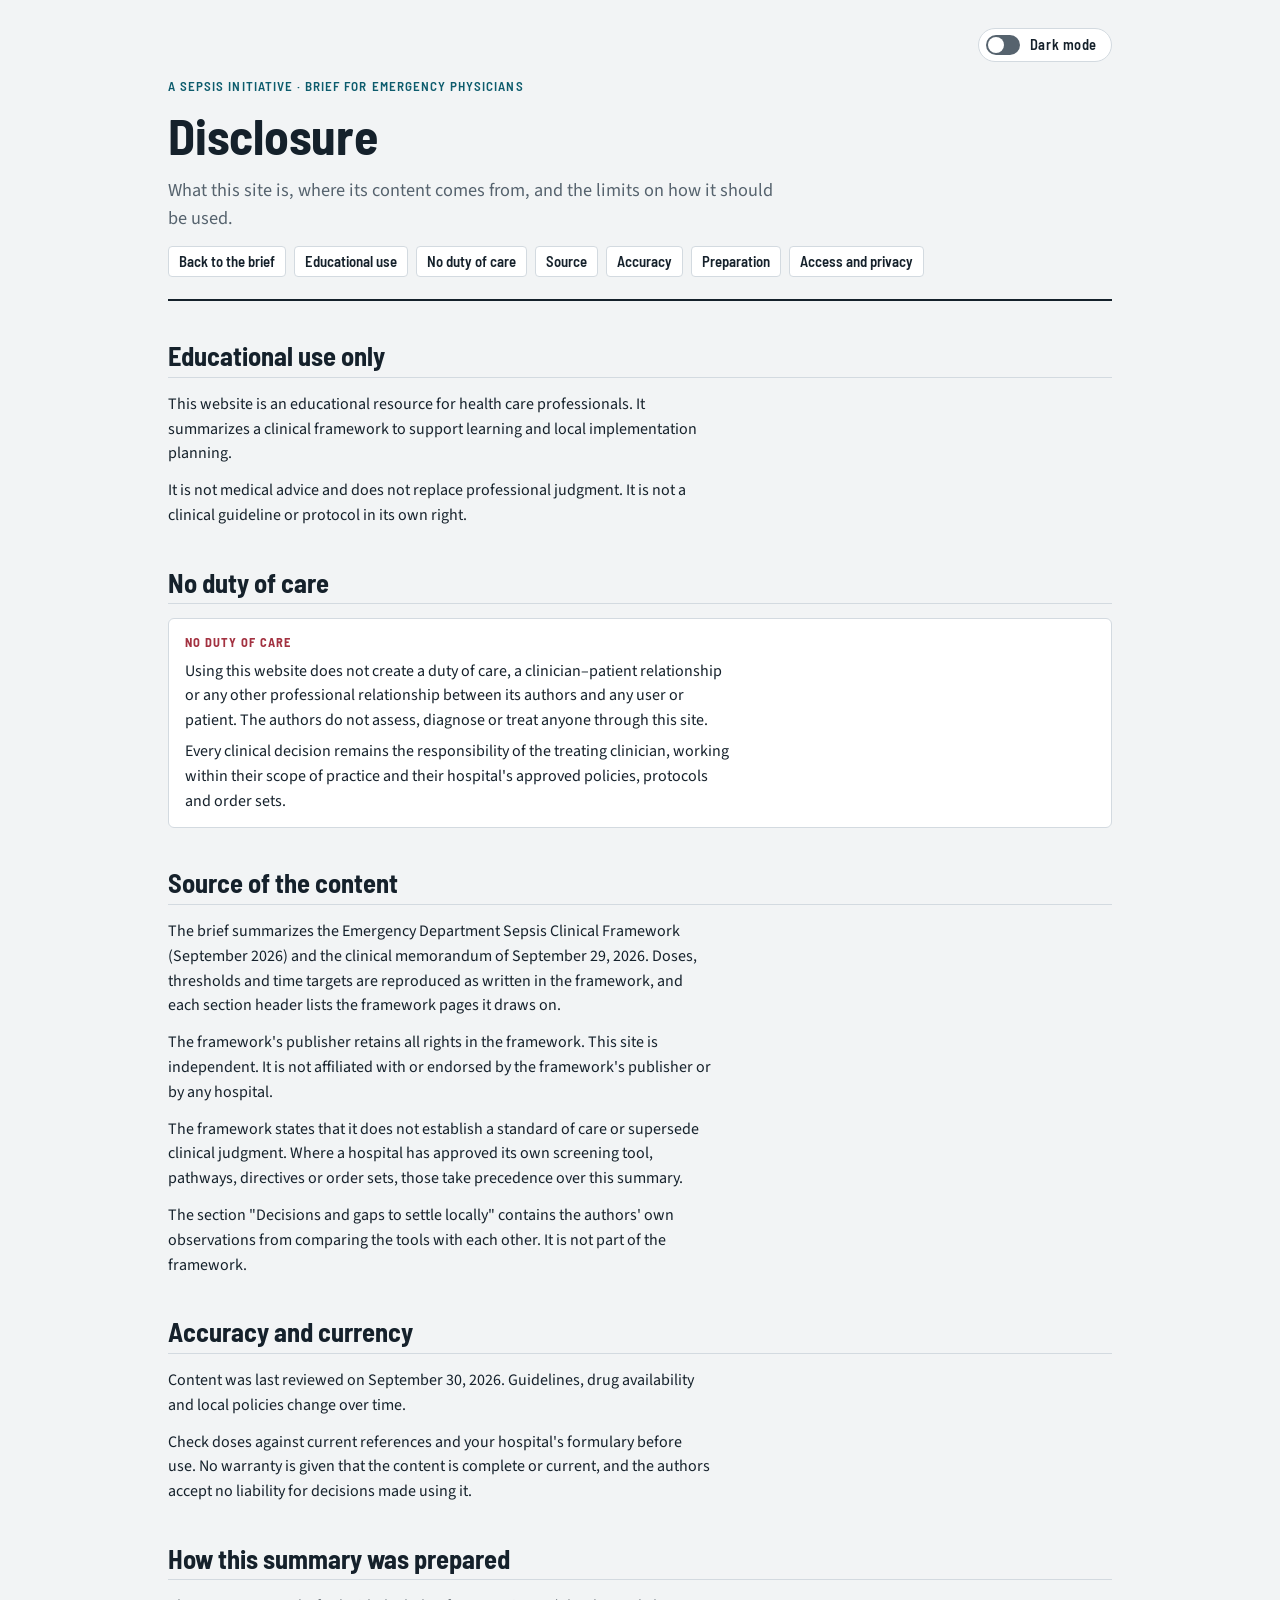
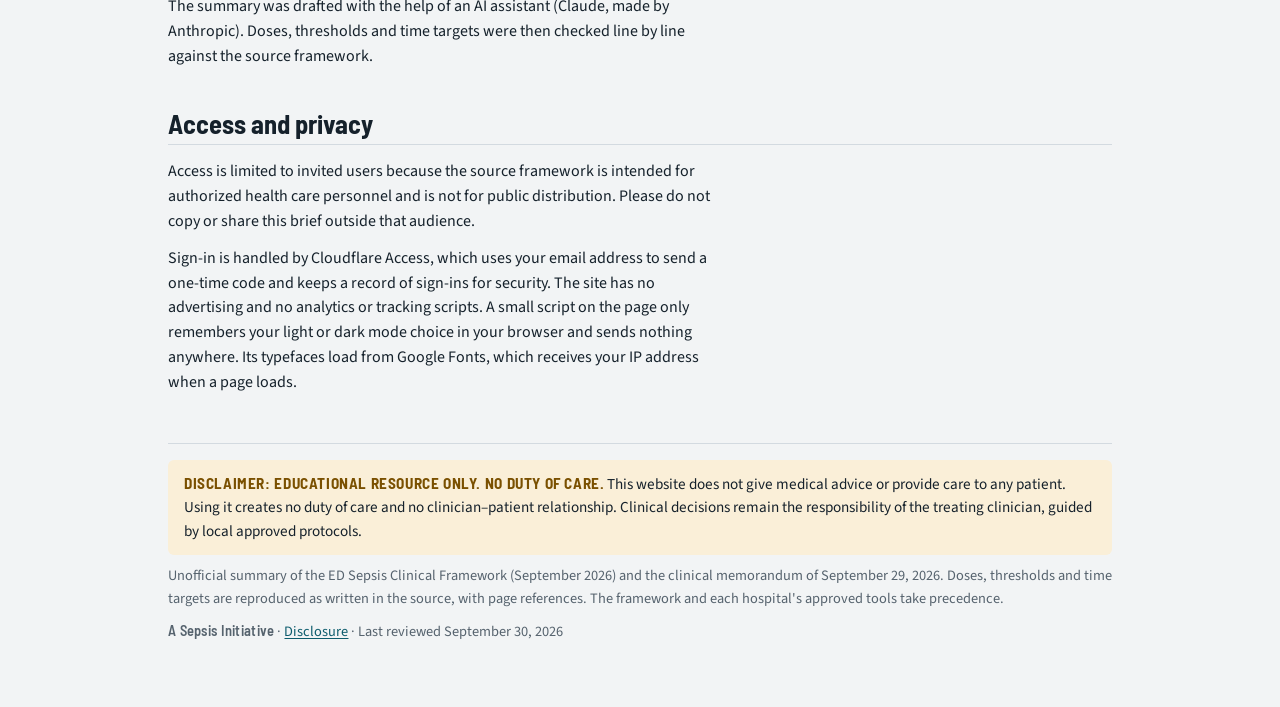
==== disclosure.html @ 8e1ad565 "ED Sepsis Brief: generic wording, light/dark toggle, disclaimer - Jurisdiction-neutral wording acros" ====
<!doctype html>
<html lang="en">
<head>
<meta charset="utf-8">
<meta name="viewport" content="width=device-width, initial-scale=1, viewport-fit=cover">
<meta name="robots" content="noindex, nofollow, noarchive">
<meta name="referrer" content="no-referrer">
<meta name="color-scheme" content="light dark">
<meta name="description" content="Disclosure for the ED Sepsis Brief: educational use only, no duty of care, content source, accuracy, preparation and privacy.">
<title>Disclosure · ED Sepsis Brief</title>
<link rel="icon" href="favicon.svg" type="image/svg+xml">
<link rel="preconnect" href="https://fonts.googleapis.com">
<link rel="preconnect" href="https://fonts.gstatic.com" crossorigin>
<link rel="stylesheet" href="https://fonts.googleapis.com/css2?family=Barlow+Semi+Condensed:wght@500;600;700&family=Source+Sans+3:ital,wght@0,400;0,600;0,700;1,400&display=swap">
<link rel="stylesheet" href="styles.css">
<script src="theme.js"></script>
</head>
<body>
<div class="wrap">

<div class="theme-bar"><button type="button" id="theme-toggle" class="theme-toggle" aria-pressed="false" hidden><span class="switch" aria-hidden="true"></span>Dark mode</button></div>

<header class="masthead">
  <p class="eyebrow">A Sepsis Initiative · Brief for emergency physicians</p>
  <h1>Disclosure</h1>
  <p class="lede">What this site is, where its content comes from, and the limits on how it should be used.</p>
  <nav aria-label="Site">
    <ul class="toc">
      <li><a href="index.html">Back to the brief</a></li>
      <li><a href="#educational">Educational use</a></li>
      <li><a href="#duty">No duty of care</a></li>
      <li><a href="#source">Source</a></li>
      <li><a href="#accuracy">Accuracy</a></li>
      <li><a href="#preparation">Preparation</a></li>
      <li><a href="#privacy">Access and privacy</a></li>
    </ul>
  </nav>
</header>

<section id="educational" aria-labelledby="h-edu">
  <div class="sec-head"><h2 id="h-edu">Educational use only</h2></div>
  <div class="prose">
    <p>This website is an educational resource for health care professionals. It summarizes a clinical framework to support learning and local implementation planning.</p>
    <p>It is not medical advice and does not replace professional judgment. It is not a clinical guideline or protocol in its own right.</p>
  </div>
</section>

<section id="duty" aria-labelledby="h-duty">
  <div class="sec-head"><h2 id="h-duty">No duty of care</h2></div>
  <div class="callout">
    <span class="label">No duty of care</span>
    <p>Using this website does not create a duty of care, a clinician–patient relationship or any other professional relationship between its authors and any user or patient. The authors do not assess, diagnose or treat anyone through this site.</p>
    <p>Every clinical decision remains the responsibility of the treating clinician, working within their scope of practice and their hospital's approved policies, protocols and order sets.</p>
  </div>
</section>

<section id="source" aria-labelledby="h-src">
  <div class="sec-head"><h2 id="h-src">Source of the content</h2></div>
  <div class="prose">
    <p>The brief summarizes the Emergency Department Sepsis Clinical Framework (September 2026) and the clinical memorandum of September 29, 2026. Doses, thresholds and time targets are reproduced as written in the framework, and each section header lists the framework pages it draws on.</p>
    <p>The framework's publisher retains all rights in the framework. This site is independent. It is not affiliated with or endorsed by the framework's publisher or by any hospital.</p>
    <p>The framework states that it does not establish a standard of care or supersede clinical judgment. Where a hospital has approved its own screening tool, pathways, directives or order sets, those take precedence over this summary.</p>
    <p>The section "Decisions and gaps to settle locally" contains the authors' own observations from comparing the tools with each other. It is not part of the framework.</p>
  </div>
</section>

<section id="accuracy" aria-labelledby="h-acc">
  <div class="sec-head"><h2 id="h-acc">Accuracy and currency</h2></div>
  <div class="prose">
    <p>Content was last reviewed on September 30, 2026. Guidelines, drug availability and local policies change over time.</p>
    <p>Check doses against current references and your hospital's formulary before use. No warranty is given that the content is complete or current, and the authors accept no liability for decisions made using it.</p>
  </div>
</section>

<section id="preparation" aria-labelledby="h-prep">
  <div class="sec-head"><h2 id="h-prep">How this summary was prepared</h2></div>
  <div class="prose">
    <p>The summary was drafted with the help of an AI assistant (Claude, made by Anthropic). Doses, thresholds and time targets were then checked line by line against the source framework.</p>
  </div>
</section>

<section id="privacy" aria-labelledby="h-priv">
  <div class="sec-head"><h2 id="h-priv">Access and privacy</h2></div>
  <div class="prose">
    <p>Access is limited to invited users because the source framework is intended for authorized health care personnel and is not for public distribution. Please do not copy or share this brief outside that audience.</p>
    <p>Sign-in is handled by Cloudflare Access, which uses your email address to send a one-time code and keeps a record of sign-ins for security. The site has no advertising and no analytics or tracking scripts. A small script on the page only remembers your light or dark mode choice in your browser and sends nothing anywhere. Its typefaces load from Google Fonts, which receives your IP address when a page loads.</p>
  </div>
</section>

<footer class="site-footer">
  <p class="duty"><strong>Disclaimer: educational resource only. No duty of care.</strong> This website does not give medical advice or provide care to any patient. Using it creates no duty of care and no clinician–patient relationship. Clinical decisions remain the responsibility of the treating clinician, guided by local approved protocols.</p>
  <p>Unofficial summary of the ED Sepsis Clinical Framework (September 2026) and the clinical memorandum of September 29, 2026. Doses, thresholds and time targets are reproduced as written in the source, with page references. The framework and each hospital's approved tools take precedence.</p>
  <p><span class="brand">A Sepsis Initiative</span> · <a href="disclosure.html">Disclosure</a> · Last reviewed September 30, 2026</p>
</footer>

</div>
</body>
</html>
---- styles.css ----
/* Base reset (the artifact viewer supplied this; a standalone page needs its own) */
*,*::before,*::after{box-sizing:border-box}
:root{color-scheme:light;padding-top:env(safe-area-inset-top,0px);padding-bottom:env(safe-area-inset-bottom,0px)}
body{margin:0}
img{max-width:100%}
[hidden]{display:none!important}
/* Layout: single-column clinical brief. Time targets live in "bedside clock" tables.
   Colour coding mirrors the framework's tools: rose = possible sepsis, blue = probable sepsis / septic shock,
   green = time targets, amber = items to settle locally. */
:root{
  --bg:#F2F4F5;
  --surface:#FFFFFF;
  --ink:#15212B;
  --muted:#56636E;
  --rule:#D3DAE0;
  --accent:#0D5C6D;
  --possible:#A33241; --possible-tint:#FBE7EA;
  --probable:#1B5A87; --probable-tint:#E1EEF8;
  --clock:#2B6737; --clock-tint:#E2F0E1;
  --caution:#7A5000; --caution-tint:#FAEFD8;
  --display:"Barlow Semi Condensed","Roboto Condensed","Arial Narrow",sans-serif;
  --body:"Source Sans 3","Segoe UI",system-ui,-apple-system,sans-serif;
  --measure:68ch;
  --radius:6px;
}
@media (prefers-color-scheme: dark){
  :root:not([data-theme="light"]){
    --bg:#0E151B; --surface:#141E26; --ink:#E3E9ED; --muted:#9BA9B4; --rule:#2A3843; --accent:#6DC2D4;
    --possible:#F29CA8; --possible-tint:#3A1F25;
    --probable:#8FC5EC; --probable-tint:#15293A;
    --clock:#95D4A0; --clock-tint:#17291C;
    --caution:#F1C470; --caution-tint:#33280F;
    color-scheme:dark;
  }
}
:root[data-theme="dark"]{
  --bg:#0E151B; --surface:#141E26; --ink:#E3E9ED; --muted:#9BA9B4; --rule:#2A3843; --accent:#6DC2D4;
  --possible:#F29CA8; --possible-tint:#3A1F25;
  --probable:#8FC5EC; --probable-tint:#15293A;
  --clock:#95D4A0; --clock-tint:#17291C;
  --caution:#F1C470; --caution-tint:#33280F;
  color-scheme:dark;
}
@media (prefers-reduced-motion: no-preference){ html{scroll-behavior:smooth} }
body{background:var(--bg);color:var(--ink);font-family:var(--body);font-size:16px;line-height:1.55}
.wrap{max-width:64rem;margin:0 auto;padding-inline:clamp(16px,4vw,40px);padding-block:28px 64px}
a{color:var(--accent);text-underline-offset:2px}
a:focus-visible{outline:2px solid var(--accent);outline-offset:2px;border-radius:2px}
strong{font-weight:700}
p{margin:0;max-width:var(--measure)}
ul,ol{margin:0;padding-left:1.25rem;display:grid;gap:5px;max-width:var(--measure)}
li::marker{color:var(--muted)}
sup{line-height:0}

/* Masthead */
.masthead{display:grid;gap:14px;padding-bottom:22px;border-bottom:2px solid var(--ink)}
.eyebrow{font-family:var(--display);font-weight:600;font-size:.82rem;letter-spacing:.08em;text-transform:uppercase;color:var(--accent);margin:0}
h1{font-family:var(--display);font-weight:700;font-size:clamp(2rem,5vw,3.1rem);line-height:1.04;letter-spacing:-.005em;margin:0;text-wrap:balance;max-width:22ch}
.lede{font-size:1.14rem;color:var(--muted)}
.facts{display:grid;grid-template-columns:repeat(4,minmax(0,1fr));gap:1px;background:var(--rule);border:1px solid var(--rule);border-radius:var(--radius);overflow:hidden;margin:6px 0 0}
.facts div{background:var(--surface);padding:12px 16px;display:grid;gap:2px;align-content:start}
.facts dt{font-family:var(--display);font-weight:600;font-size:.76rem;letter-spacing:.07em;text-transform:uppercase;color:var(--muted)}
.facts dd{margin:0;font-weight:700;font-size:1.05rem;font-variant-numeric:tabular-nums}
.facts dd small{display:block;font-weight:400;font-size:.88rem;color:var(--muted)}
@media (max-width:860px){.facts{grid-template-columns:repeat(2,minmax(0,1fr))}}
@media (max-width:440px){.facts{grid-template-columns:1fr}}
.toc{display:flex;flex-wrap:wrap;gap:6px 8px;margin:0;padding:0;list-style:none;max-width:none}
.toc a{display:inline-block;font-family:var(--display);font-weight:600;font-size:.92rem;text-decoration:none;color:var(--ink);background:var(--surface);border:1px solid var(--rule);border-radius:4px;padding:3px 10px}
.toc a:hover{border-color:var(--accent);color:var(--accent)}

/* Sections */
section{display:grid;gap:14px;padding-top:40px;scroll-margin-top:12px}
.sec-head{display:flex;flex-wrap:wrap;align-items:baseline;justify-content:space-between;gap:4px 16px;border-bottom:1px solid var(--rule);padding-bottom:6px}
h2{font-family:var(--display);font-weight:700;font-size:1.65rem;line-height:1.12;margin:0;text-wrap:balance}
h3{font-family:var(--display);font-weight:600;font-size:1.22rem;line-height:1.2;margin:0;text-wrap:balance}
.src{font-size:.82rem;color:var(--muted);font-variant-numeric:tabular-nums;white-space:nowrap}
.sub-block{display:grid;gap:10px;padding-top:10px}

/* Bottom line */
.core{counter-reset:core;list-style:none;padding:0;display:grid;grid-template-columns:repeat(4,minmax(0,1fr));gap:10px;max-width:none}
.core li{counter-increment:core;background:var(--surface);border:1px solid var(--rule);border-radius:var(--radius);padding:12px 14px;display:grid;gap:4px;align-content:start;font-weight:600;line-height:1.3}
.core li::before{content:"Core component " counter(core);font-family:var(--display);font-weight:600;font-size:.74rem;letter-spacing:.07em;text-transform:uppercase;color:var(--accent)}
@media (max-width:860px){.core{grid-template-columns:repeat(2,minmax(0,1fr))}}
@media (max-width:440px){.core{grid-template-columns:1fr}}
.keypoints{max-width:var(--measure)}

/* Tables */
.table-wrap{overflow-x:auto;border:1px solid var(--rule);border-radius:var(--radius);background:var(--surface)}
table{border-collapse:collapse;width:100%;font-variant-numeric:tabular-nums;font-size:.95rem;line-height:1.45}
th,td{text-align:left;vertical-align:top;padding:10px 14px;border-bottom:1px solid var(--rule)}
thead th{font-family:var(--display);font-weight:600;font-size:.84rem;letter-spacing:.05em;text-transform:uppercase;color:var(--muted);background:var(--bg)}
tbody tr:last-child > *{border-bottom:0}
tbody th{font-weight:600}
td p + p, td p + ul{margin-top:6px}
td ul{padding-left:1.1rem;gap:3px}
.req{min-width:40rem}
.req tbody th{width:26%}
.req tr.extra > *{background:color-mix(in srgb, var(--bg) 55%, var(--surface))}
.clock{min-width:46rem}
.clock thead th{vertical-align:bottom}
.clock thead th.col-possible{background:var(--possible-tint);color:var(--possible)}
.clock thead th.col-probable{background:var(--probable-tint);color:var(--probable)}
.clock thead .def{display:block;margin-top:3px;font-family:var(--body);font-size:.86rem;font-weight:400;letter-spacing:0;text-transform:none;color:var(--ink)}
.clock tbody th{width:8.5rem}
.clock tr.abx td{font-weight:700;font-size:1.02rem}
.t{display:inline-block;font-family:var(--display);font-weight:700;font-size:.95rem;background:var(--clock-tint);color:var(--clock);border-radius:4px;padding:1px 8px;white-space:nowrap}
.none{color:var(--muted)}
.abx-t{min-width:36rem}
.abx-t tbody th{width:38%}
.vs{min-width:0}
.orders{min-width:42rem}
.orders tbody th{width:17%}
.orders td:nth-child(3){color:var(--ink)}
.consult{min-width:36rem}
.consult thead th:not(:first-child){width:43%}

/* Screening steps */
.steps{display:grid;grid-template-columns:repeat(3,minmax(0,1fr));gap:12px}
@media (max-width:820px){.steps{grid-template-columns:1fr}}
.card{background:var(--surface);border:1px solid var(--rule);border-radius:var(--radius);padding:14px 16px;display:grid;gap:8px;align-content:start;min-width:0}
.step-n{font-family:var(--display);font-weight:700;font-size:.76rem;letter-spacing:.08em;text-transform:uppercase;color:var(--accent)}
.card ul{font-size:.94rem;gap:3px}
.route{display:grid;gap:6px;font-size:.93rem;border-top:1px dashed var(--rule);padding-top:8px}
.pill{display:inline-block;font-family:var(--display);font-weight:600;font-size:.85rem;border-radius:4px;padding:0 7px;white-space:nowrap}
.pill.possible{background:var(--possible-tint);color:var(--possible)}
.pill.probable{background:var(--probable-tint);color:var(--probable)}
.pill.watch{background:var(--caution-tint);color:var(--caution)}
.pill.usual{background:var(--bg);color:var(--muted);border:1px solid var(--rule)}
.pair{display:grid;grid-template-columns:repeat(2,minmax(0,1fr));gap:12px}
@media (max-width:820px){.pair{grid-template-columns:1fr}}
.card h3 .pill{vertical-align:2px;margin-left:4px}
.card .label{font-family:var(--display);font-weight:600;font-size:.78rem;letter-spacing:.07em;text-transform:uppercase;color:var(--muted)}
.vs-grid{display:grid;grid-template-columns:repeat(3,minmax(0,1fr));gap:12px}
@media (max-width:820px){.vs-grid{grid-template-columns:1fr}}
.vs-grid .table-wrap table{font-size:.93rem}
.vs-grid thead th{font-size:.8rem}

/* Callouts */
.callout{background:var(--surface);border:1px solid var(--rule);border-radius:var(--radius);padding:14px 16px;display:grid;gap:6px}
.callout .label{font-family:var(--display);font-weight:700;font-size:.78rem;letter-spacing:.08em;text-transform:uppercase;color:var(--possible)}
.callout.info .label{color:var(--accent)}
.decisions{background:var(--caution-tint);border-radius:var(--radius);padding:16px 18px 18px;display:grid;gap:10px}
.decisions .label{font-family:var(--display);font-weight:700;font-size:.78rem;letter-spacing:.08em;text-transform:uppercase;color:var(--caution)}
.decisions ol{gap:8px}
.stock{display:grid;grid-template-columns:repeat(2,minmax(0,1fr));gap:12px}
@media (max-width:640px){.stock{grid-template-columns:1fr}}
.stock ul{font-size:.94rem;gap:2px}
.resources dl{display:grid;grid-template-columns:minmax(9rem,13rem) minmax(0,1fr);gap:8px 18px;margin:0}
.resources dt{font-weight:700}
.resources dd{margin:0;min-width:0;overflow-wrap:anywhere}
@media (max-width:560px){.resources dl{grid-template-columns:1fr;gap:2px}.resources dd{margin-bottom:10px}}
.mono{font-variant-numeric:tabular-nums;user-select:all}

footer{margin-top:48px;padding-top:14px;border-top:1px solid var(--rule);display:grid;gap:6px;color:var(--muted);font-size:.88rem}
footer p{max-width:none}

/* Phone: stack the wide tables so nothing needs sideways scrolling */
@media (max-width:700px){
  .req,.abx-t,.orders,.consult,.clock{display:block;min-width:0}
  .req thead,.abx-t thead,.orders thead,.consult thead{position:absolute;width:1px;height:1px;overflow:hidden;clip-path:inset(50%);white-space:nowrap}
  .req tbody,.req tr,.req th,.req td,.abx-t tbody,.abx-t tr,.abx-t th,.abx-t td{display:block;width:auto}
  .req tbody th,.abx-t tbody th{width:auto;border-bottom:0;padding-bottom:2px}
  .req td,.abx-t td{padding-top:0}
  .orders tbody,.orders tr,.orders th,.orders td,.consult tbody,.consult tr,.consult th,.consult td,.clock tbody,.clock tbody th,.clock td{display:block;width:auto}
  .orders tbody tr,.consult tbody tr,.clock tbody tr{display:grid;gap:8px;padding:12px 14px;border-bottom:1px solid var(--rule)}
  .orders tbody tr:last-child,.consult tbody tr:last-child,.clock tbody tr:last-child{border-bottom:0}
  .orders th,.orders td,.consult th,.consult td,.clock tbody th,.clock td{padding:0;border:0}
  .clock tbody th{width:auto}
  .orders td.none,.clock td.none{display:none}
  td[data-label]::before{content:attr(data-label);display:block;font-family:var(--display);font-weight:600;font-size:.76rem;letter-spacing:.06em;text-transform:uppercase;color:var(--muted);margin-bottom:1px}
  .clock td[data-label="Possible"]::before{color:var(--possible)}
  .clock td[data-label="Probable / shock"]::before{color:var(--probable)}
  .clock thead{display:block}
  .clock thead tr{display:grid}
  .clock thead th{display:block}
  .clock thead th:first-child{display:none}
}

@media print{
  body{background:#fff;color:#000}
  .toc{display:none}
  .table-wrap{overflow:visible;border-color:#999}
  table{min-width:0!important}
  tr{break-inside:avoid}
  section{padding-top:22px}
}

/* Site footer: educational notice on every page */
.site-footer{margin-top:48px;padding-top:16px;border-top:1px solid var(--rule);display:grid;gap:10px;color:var(--muted);font-size:.9rem}
.site-footer p{max-width:none}
.site-footer .duty{background:var(--caution-tint);color:var(--ink);border-radius:var(--radius);padding:12px 16px;font-size:.95rem}
.site-footer .duty strong{color:var(--caution);text-transform:uppercase;letter-spacing:.04em;font-family:var(--display);font-weight:700}
.site-footer .brand{font-family:var(--display);font-weight:600;letter-spacing:.02em}
.prose{display:grid;gap:12px;max-width:var(--measure)}

/* Light / dark toggle (the button stays hidden until theme.js runs) */
.theme-bar{display:flex;justify-content:flex-end;margin-bottom:14px}
.theme-toggle{display:inline-flex;align-items:center;gap:10px;font-family:var(--display);font-weight:600;font-size:.9rem;letter-spacing:.04em;line-height:1;color:var(--ink);background:var(--surface);border:1px solid var(--rule);border-radius:999px;padding:6px 14px 6px 7px;cursor:pointer}
.theme-toggle:hover{border-color:var(--accent)}
.theme-toggle:focus-visible{outline:2px solid var(--accent);outline-offset:2px}
.theme-toggle .switch{position:relative;flex:none;width:34px;height:20px;border-radius:999px;background:var(--muted);transition:background-color .2s}
.theme-toggle .switch::after{content:"";position:absolute;top:2px;left:2px;width:16px;height:16px;border-radius:50%;background:var(--surface);transition:transform .2s}
.theme-toggle[aria-pressed="true"] .switch{background:var(--accent)}
.theme-toggle[aria-pressed="true"] .switch::after{transform:translateX(14px)}
@media (prefers-reduced-motion: reduce){.theme-toggle .switch,.theme-toggle .switch::after{transition:none}}

/* Print always uses the light palette, even when the screen is in dark mode */
@media print{
  :root,:root:not([data-theme="light"]),:root[data-theme="dark"]{
    --bg:#F2F4F5; --surface:#FFFFFF; --ink:#15212B; --muted:#56636E; --rule:#D3DAE0; --accent:#0D5C6D;
    --possible:#A33241; --possible-tint:#FBE7EA;
    --probable:#1B5A87; --probable-tint:#E1EEF8;
    --clock:#2B6737; --clock-tint:#E2F0E1;
    --caution:#7A5000; --caution-tint:#FAEFD8;
    color-scheme:light;
  }
  .theme-bar{display:none}
}
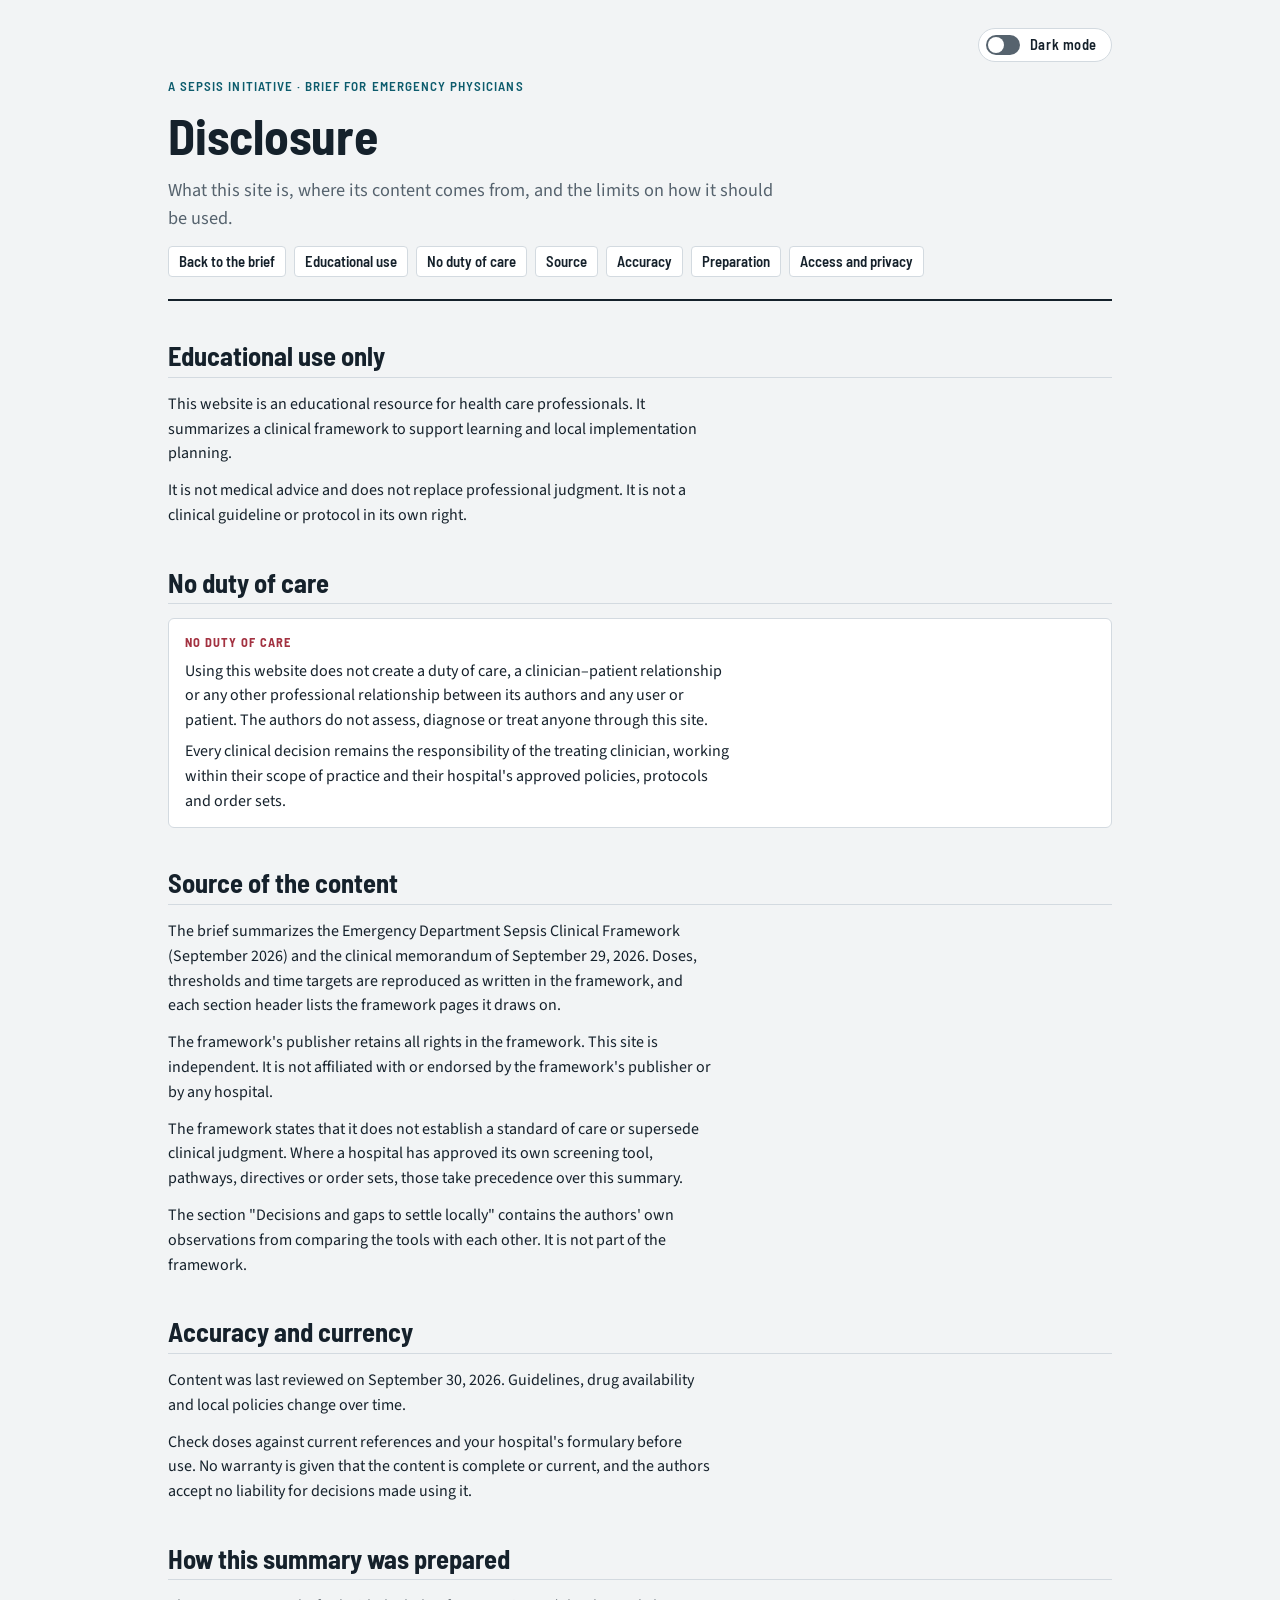
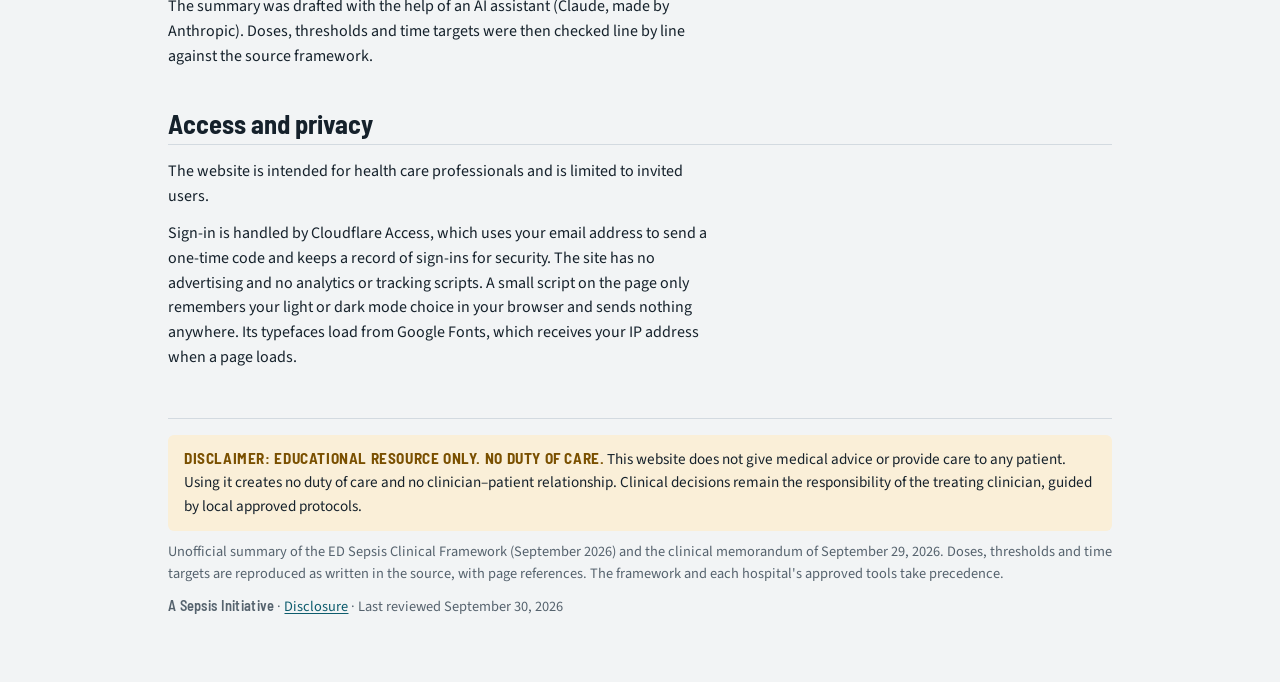
==== commit a43b6722: "Replace private-distribution wording with educational notice - README, brief and disclosure no longe" ====
--- a/disclosure.html
+++ b/disclosure.html
@@ -82,7 +82,7 @@
 <section id="privacy" aria-labelledby="h-priv">
   <div class="sec-head"><h2 id="h-priv">Access and privacy</h2></div>
   <div class="prose">
-    <p>Access is limited to invited users because the source framework is intended for authorized health care personnel and is not for public distribution. Please do not copy or share this brief outside that audience.</p>
+    <p>The website is intended for health care professionals and is limited to invited users.</p>
     <p>Sign-in is handled by Cloudflare Access, which uses your email address to send a one-time code and keeps a record of sign-ins for security. The site has no advertising and no analytics or tracking scripts. A small script on the page only remembers your light or dark mode choice in your browser and sends nothing anywhere. Its typefaces load from Google Fonts, which receives your IP address when a page loads.</p>
   </div>
 </section>
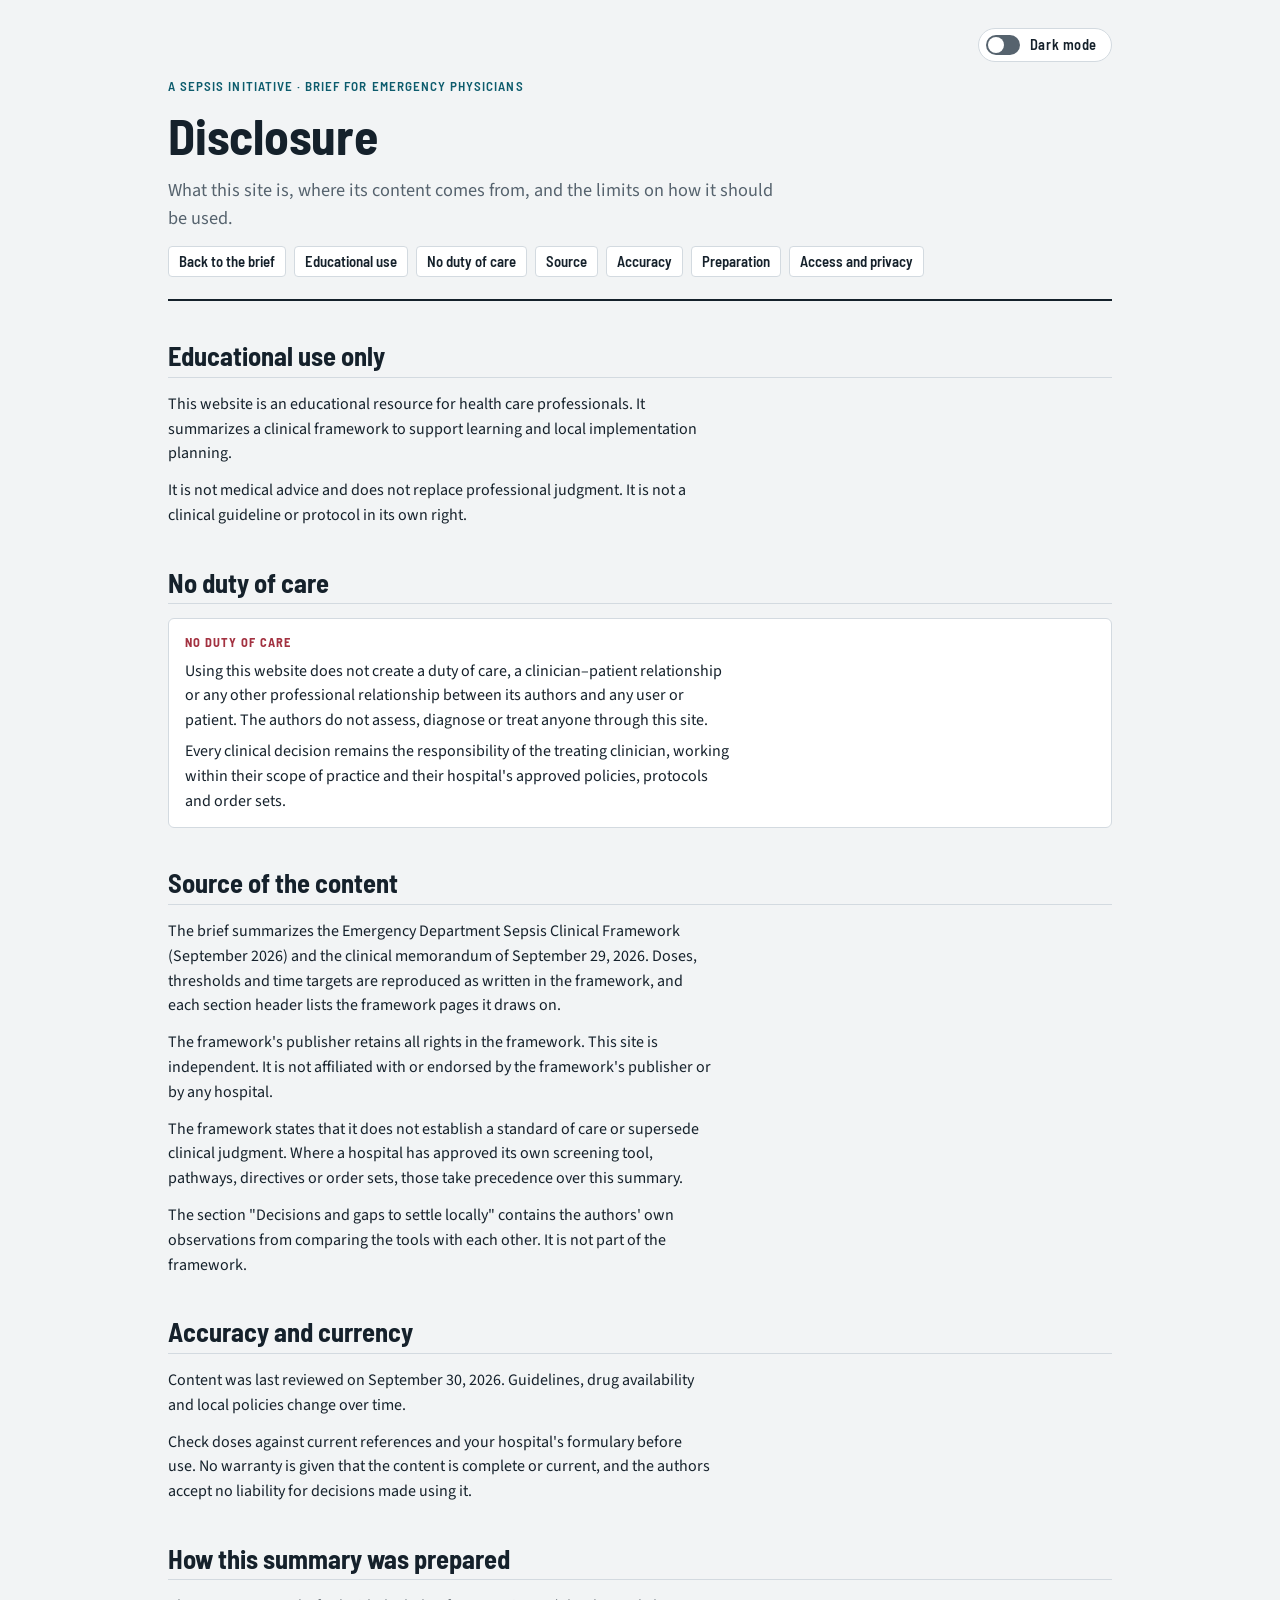
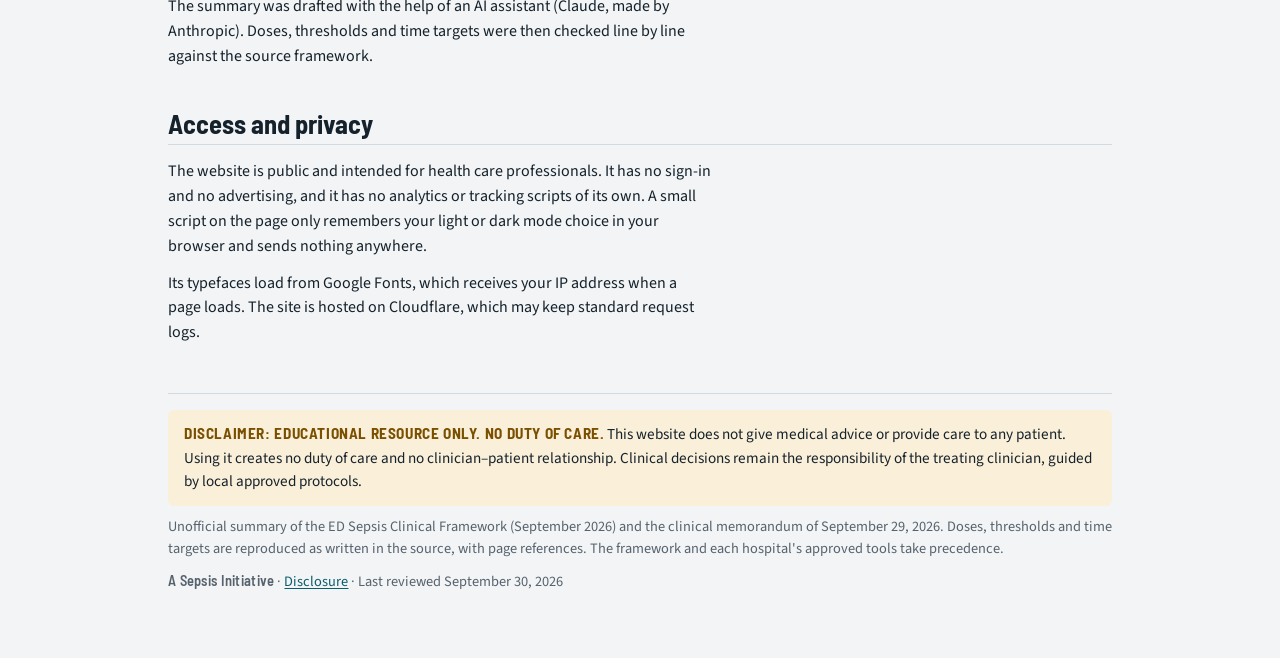
==== commit e3381d63: "Serve as a public static site; remove sign-in gate - Remove _worker.js and all Cloudflare Access wor" ====
--- a/disclosure.html
+++ b/disclosure.html
@@ -82,8 +82,8 @@
 <section id="privacy" aria-labelledby="h-priv">
   <div class="sec-head"><h2 id="h-priv">Access and privacy</h2></div>
   <div class="prose">
-    <p>The website is intended for health care professionals and is limited to invited users.</p>
-    <p>Sign-in is handled by Cloudflare Access, which uses your email address to send a one-time code and keeps a record of sign-ins for security. The site has no advertising and no analytics or tracking scripts. A small script on the page only remembers your light or dark mode choice in your browser and sends nothing anywhere. Its typefaces load from Google Fonts, which receives your IP address when a page loads.</p>
+    <p>The website is public and intended for health care professionals. It has no sign-in and no advertising, and it has no analytics or tracking scripts of its own. A small script on the page only remembers your light or dark mode choice in your browser and sends nothing anywhere.</p>
+    <p>Its typefaces load from Google Fonts, which receives your IP address when a page loads. The site is hosted on Cloudflare, which may keep standard request logs.</p>
   </div>
 </section>
 
